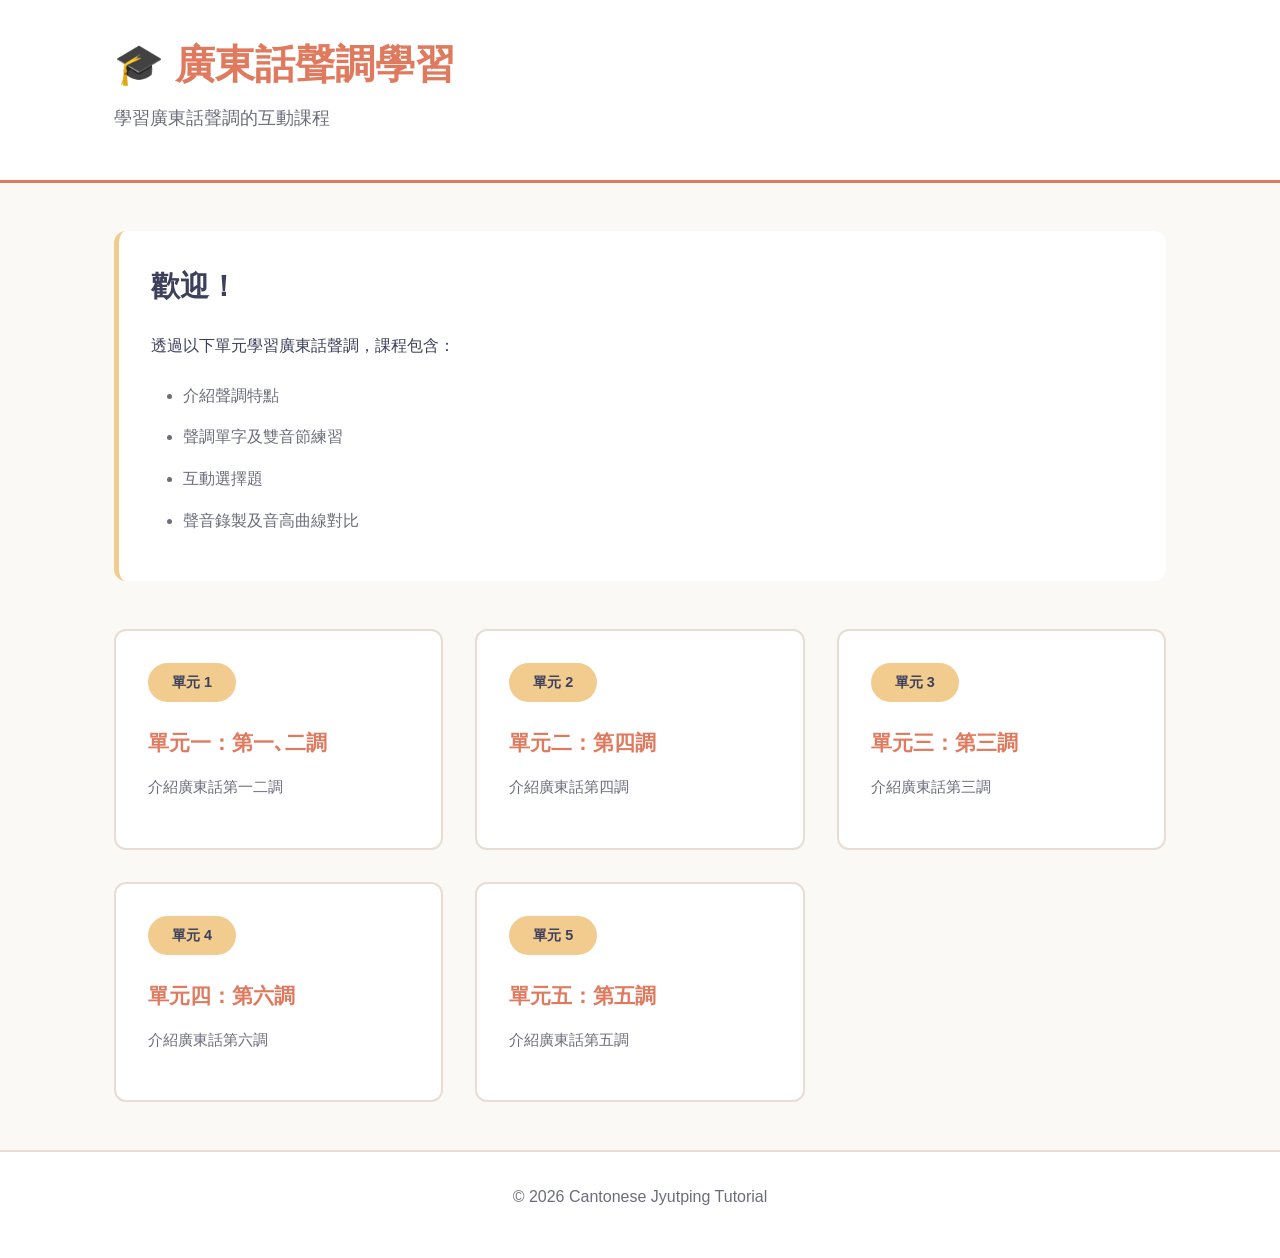
==== index.html @ e328b85f "First Commit" ====
<!DOCTYPE html>
<html lang="en">
<head>
    <meta charset="UTF-8">
    <meta name="viewport" content="width=device-width, initial-scale=1.0">
    <title>廣東話聲調學習</title>
    <link rel="stylesheet" href="css/styles.css">
</head>
<body>
    <header>
        <div class="container">
            <h1>🎓 廣東話聲調學習</h1>
            <p class="subtitle">學習廣東話聲調的互動課程</p>
        </div>
    </header>

    <main class="container">
        <section class="intro">
            <h2>歡迎！</h2>
            <p>透過以下單元學習廣東話聲調，課程包含：</p>
            <ul>
                <li>介紹聲調特點</li>
                <li>聲調單字及雙音節練習</li>
                <li>互動選擇題</li>
                <li>聲音錄製及音高曲線對比</li>
            </ul>
        </section>

        <section class="lessons-grid" id="lessonsContainer">
            <!-- Lessons will be dynamically loaded here -->
        </section>
    </main>

    <footer>
        <div class="container">
            <p>© 2026 Cantonese Jyutping Tutorial</p>
        </div>
    </footer>

    <script type="module" src="js/app.js"></script>
</body>
</html>
---- css/styles.css ----
/* ===========================
   Cantonese Jyutping Tutorial
   Warm Color Scheme with Plain Design
   =========================== */

:root {
    /* Warm Color Palette */
    --primary-color: #E07A5F;        /* Warm coral */
    --secondary-color: #F2CC8F;      /* Soft golden */
    --accent-color: #81B29A;         /* Warm sage green */
    --background: #FAF9F6;           /* Warm white */
    --card-background: #FFFFFF;
    --text-primary: #3D405B;         /* Warm dark gray */
    --text-secondary: #6B6D7A;
    --border-color: #E8DDD3;         /* Warm beige */
    --success: #81B29A;
    --error: #D4727B;
    --warning: #F2CC8F;
    
    /* Spacing */
    --spacing-xs: 0.5rem;
    --spacing-sm: 1rem;
    --spacing-md: 1.5rem;
    --spacing-lg: 2rem;
    --spacing-xl: 3rem;
    
    /* Typography */
    --font-main: -apple-system, BlinkMacSystemFont, 'Segoe UI', Roboto, Oxygen, Ubuntu, sans-serif;
    --border-radius: 12px;
}

/* ===========================
   Base Styles
   =========================== */

* {
    margin: 0;
    padding: 0;
    box-sizing: border-box;
}

body {
    font-family: var(--font-main);
    background-color: var(--background);
    color: var(--text-primary);
    line-height: 1.6;
    font-size: 16px;
}

.container {
    max-width: 1100px;
    margin: 0 auto;
    padding: 0 var(--spacing-md);
}

/* ===========================
   Typography
   =========================== */

h1 {
    font-size: 2.5rem;
    font-weight: 700;
    color: var(--primary-color);
    margin-bottom: var(--spacing-sm);
}

h2 {
    font-size: 1.8rem;
    font-weight: 600;
    color: var(--text-primary);
    margin-bottom: var(--spacing-md);
}

h3 {
    font-size: 1.3rem;
    font-weight: 600;
    color: var(--text-primary);
    margin-bottom: var(--spacing-sm);
}

p {
    margin-bottom: var(--spacing-sm);
}

/* ===========================
   Header
   =========================== */

header {
    background-color: var(--card-background);
    border-bottom: 3px solid var(--primary-color);
    padding: var(--spacing-lg) 0;
    margin-bottom: var(--spacing-xl);
}

header h1 {
    margin-bottom: var(--spacing-xs);
}

.subtitle {
    font-size: 1.1rem;
    color: var(--text-secondary);
}

.back-link {
    display: inline-block;
    color: var(--primary-color);
    text-decoration: none;
    font-weight: 500;
    margin-bottom: var(--spacing-md);
    transition: color 0.3s ease;
}

.back-link:hover {
    color: var(--accent-color);
}

/* ===========================
   Main Content
   =========================== */

main {
    min-height: 60vh;
    padding-bottom: var(--spacing-xl);
}

.intro {
    background-color: var(--card-background);
    padding: var(--spacing-lg);
    border-radius: var(--border-radius);
    border-left: 5px solid var(--secondary-color);
    margin-bottom: var(--spacing-xl);
}

.intro ul {
    margin-left: var(--spacing-lg);
    margin-top: var(--spacing-md);
}

.intro li {
    margin-bottom: var(--spacing-sm);
    color: var(--text-secondary);
}

/* ===========================
   Lessons Grid
   =========================== */

.lessons-grid {
    display: grid;
    grid-template-columns: repeat(auto-fill, minmax(300px, 1fr));
    gap: var(--spacing-lg);
    margin-bottom: var(--spacing-xl);
}

.lesson-card {
    background-color: var(--card-background);
    border-radius: var(--border-radius);
    padding: var(--spacing-lg);
    border: 2px solid var(--border-color);
    transition: transform 0.3s ease, box-shadow 0.3s ease;
    cursor: pointer;
    text-decoration: none;
    color: inherit;
    display: block;
}

.lesson-card:hover {
    transform: translateY(-5px);
    box-shadow: 0 8px 20px rgba(224, 122, 95, 0.15);
    border-color: var(--primary-color);
}

.lesson-number {
    display: inline-block;
    background-color: var(--secondary-color);
    color: var(--text-primary);
    font-weight: 700;
    padding: var(--spacing-xs) var(--spacing-md);
    border-radius: 20px;
    font-size: 0.9rem;
    margin-bottom: var(--spacing-md);
}

.lesson-card h3 {
    color: var(--primary-color);
    margin-bottom: var(--spacing-sm);
}

.lesson-card p {
    color: var(--text-secondary);
    font-size: 0.95rem;
}

/* ===========================
   Lesson Content Sections
   =========================== */

.section {
    margin-bottom: var(--spacing-xl);
}

.content-box {
    background-color: var(--card-background);
    padding: var(--spacing-lg);
    border-radius: var(--border-radius);
    border: 2px solid var(--border-color);
}

.section-hint {
    color: var(--text-secondary);
    font-size: 0.95rem;
    margin-bottom: var(--spacing-md);
}

/* ===========================
   Audio Components
   =========================== */

.audio-grid {
    display: grid;
    grid-template-columns: repeat(auto-fill, minmax(280px, 1fr));
    gap: var(--spacing-md);
}

.audio-item {
    background-color: var(--card-background);
    border: 2px solid var(--border-color);
    border-radius: var(--border-radius);
    padding: var(--spacing-md);
}

.audio-header {
    margin-bottom: var(--spacing-md);
}

.audio-item h4 {
    color: var(--primary-color);
    font-size: 1.1rem;
    margin-bottom: var(--spacing-xs);
}

.audio-romanization {
    color: var(--text-secondary);
    font-style: italic;
    font-size: 0.9rem;
}

.audio-controls {
    display: flex;
    gap: var(--spacing-sm);
    margin-top: var(--spacing-md);
}

.audio-controls button {
    flex: 1;
}

.waveform {
    height: 60px;
    background: linear-gradient(to right, var(--secondary-color) 0%, var(--primary-color) 100%);
    border-radius: 8px;
    margin: var(--spacing-sm) 0;
    opacity: 0.3;
    position: relative;
    overflow: hidden;
}

.waveform.active {
    opacity: 1;
    animation: pulse 1.5s ease-in-out infinite;
}

@keyframes pulse {
    0%, 100% { opacity: 0.7; }
    50% { opacity: 1; }
}

/* ===========================
   Quiz Components
   =========================== */

.quiz {
    background-color: var(--card-background);
    border: 2px solid var(--border-color);
    border-radius: var(--border-radius);
    padding: var(--spacing-lg);
    margin-bottom: var(--spacing-lg);
}

.quiz-header {
    display: flex;
    justify-content: space-between;
    align-items: center;
    margin-bottom: var(--spacing-md);
    padding-bottom: var(--spacing-sm);
    border-bottom: 2px solid var(--border-color);
}

.quiz-type {
    display: inline-block;
    background-color: var(--accent-color);
    color: white;
    padding: var(--spacing-xs) var(--spacing-md);
    border-radius: 20px;
    font-size: 0.85rem;
    font-weight: 600;
}

.quiz-question {
    font-size: 1.2rem;
    font-weight: 600;
    color: var(--text-primary);
    margin-bottom: var(--spacing-lg);
}

.quiz-options {
    display: flex;
    flex-direction: column;
    gap: var(--spacing-sm);
}

.quiz-option {
    background-color: var(--background);
    border: 2px solid var(--border-color);
    border-radius: var(--border-radius);
    padding: var(--spacing-md);
    cursor: pointer;
    transition: all 0.3s ease;
    font-size: 1rem;
}

.quiz-option:hover {
    border-color: var(--primary-color);
    background-color: rgba(224, 122, 95, 0.05);
}

.quiz-option.selected {
    border-color: var(--primary-color);
    background-color: rgba(224, 122, 95, 0.1);
}

.quiz-option.correct {
    border-color: var(--success);
    background-color: rgba(129, 178, 154, 0.1);
}

.quiz-option.incorrect {
    border-color: var(--error);
    background-color: rgba(212, 114, 123, 0.1);
}

.quiz-option:disabled {
    cursor: not-allowed;
    opacity: 0.7;
}

/* Matching Quiz */
.matching-container {
    display: grid;
    grid-template-columns: 1fr 1fr;
    gap: var(--spacing-lg);
}

.matching-column h4 {
    margin-bottom: var(--spacing-md);
    color: var(--primary-color);
}

.matching-item {
    background-color: var(--background);
    border: 2px solid var(--border-color);
    border-radius: var(--border-radius);
    padding: var(--spacing-md);
    margin-bottom: var(--spacing-sm);
    cursor: pointer;
    transition: all 0.3s ease;
}

.matching-item:hover {
    border-color: var(--primary-color);
}

.matching-item.selected {
    border-color: var(--primary-color);
    background-color: rgba(224, 122, 95, 0.1);
}

.matching-item.matched {
    border-color: var(--success);
    background-color: rgba(129, 178, 154, 0.1);
}

/* Fill in the Blank */
.fill-blank-input {
    border: 2px solid var(--border-color);
    border-radius: 8px;
    padding: var(--spacing-sm) var(--spacing-md);
    font-size: 1rem;
    font-family: var(--font-main);
    width: 100%;
    max-width: 300px;
    margin: var(--spacing-md) 0;
    transition: border-color 0.3s ease;
}

.fill-blank-input:focus {
    outline: none;
    border-color: var(--primary-color);
}

.fill-blank-input.correct {
    border-color: var(--success);
    background-color: rgba(129, 178, 154, 0.05);
}

.fill-blank-input.incorrect {
    border-color: var(--error);
    background-color: rgba(212, 114, 123, 0.05);
}

.quiz-feedback {
    margin-top: var(--spacing-md);
    padding: var(--spacing-md);
    border-radius: 8px;
    font-weight: 500;
}

.quiz-feedback.correct {
    background-color: rgba(129, 178, 154, 0.1);
    color: var(--success);
    border-left: 4px solid var(--success);
}

.quiz-feedback.incorrect {
    background-color: rgba(212, 114, 123, 0.1);
    color: var(--error);
    border-left: 4px solid var(--error);
}

/* ===========================
   Buttons
   =========================== */

button {
    background-color: var(--primary-color);
    color: white;
    border: none;
    padding: var(--spacing-sm) var(--spacing-lg);
    border-radius: 8px;
    font-size: 1rem;
    font-weight: 600;
    cursor: pointer;
    transition: all 0.3s ease;
    font-family: var(--font-main);
}

button:hover {
    background-color: #c96a51;
    transform: translateY(-2px);
    box-shadow: 0 4px 12px rgba(224, 122, 95, 0.3);
}

button:active {
    transform: translateY(0);
}

button:disabled {
    background-color: var(--border-color);
    cursor: not-allowed;
    transform: none;
}

button.secondary {
    background-color: var(--accent-color);
}

button.secondary:hover {
    background-color: #6a9981;
}

button.outline {
    background-color: transparent;
    border: 2px solid var(--primary-color);
    color: var(--primary-color);
}

button.outline:hover {
    background-color: var(--primary-color);
    color: white;
}

.btn-icon {
    display: inline-flex;
    align-items: center;
    gap: var(--spacing-xs);
}

/* ===========================
   Navigation
   =========================== */

.lesson-nav {
    display: flex;
    justify-content: space-between;
    margin-top: var(--spacing-xl);
    padding-top: var(--spacing-lg);
    border-top: 2px solid var(--border-color);
}

.nav-btn {
    padding: var(--spacing-md) var(--spacing-lg);
}

/* ===========================
   Footer
   =========================== */

footer {
    background-color: var(--card-background);
    border-top: 2px solid var(--border-color);
    padding: var(--spacing-lg) 0;
    margin-top: var(--spacing-xl);
    text-align: center;
    color: var(--text-secondary);
}

/* ===========================
   Utility Classes
   =========================== */

.hidden {
    display: none !important;
}

.text-center {
    text-align: center;
}

.mt-1 { margin-top: var(--spacing-sm); }
.mt-2 { margin-top: var(--spacing-md); }
.mt-3 { margin-top: var(--spacing-lg); }

.mb-1 { margin-bottom: var(--spacing-sm); }
.mb-2 { margin-bottom: var(--spacing-md); }
.mb-3 { margin-bottom: var(--spacing-lg); }

/* ===========================
   Responsive Design
   =========================== */

@media (max-width: 768px) {
    h1 {
        font-size: 2rem;
    }
    
    h2 {
        font-size: 1.5rem;
    }
    
    .lessons-grid {
        grid-template-columns: 1fr;
    }
    
    .matching-container {
        grid-template-columns: 1fr;
    }
    
    .lesson-nav {
        flex-direction: column;
        gap: var(--spacing-sm);
    }
    
    .nav-btn {
        width: 100%;
    }
    
    .audio-grid {
        grid-template-columns: 1fr;
    }
}

@media (max-width: 480px) {
    :root {
        --spacing-lg: 1.5rem;
        --spacing-xl: 2rem;
    }
    
    .container {
        padding: 0 var(--spacing-sm);
    }
    
    h1 {
        font-size: 1.75rem;
    }
}

/* ===========================
   Animations
   =========================== */

@keyframes fadeIn {
    from {
        opacity: 0;
        transform: translateY(10px);
    }
    to {
        opacity: 1;
        transform: translateY(0);
    }
}

.fade-in {
    animation: fadeIn 0.5s ease-in-out;
}

/* Recording indicator */
.recording {
    position: relative;
}

.recording::before {
    content: '●';
    color: var(--error);
    font-size: 1.2rem;
    margin-right: var(--spacing-xs);
    animation: blink 1s ease-in-out infinite;
}

@keyframes blink {
    0%, 100% { opacity: 1; }
    50% { opacity: 0.3; }
}
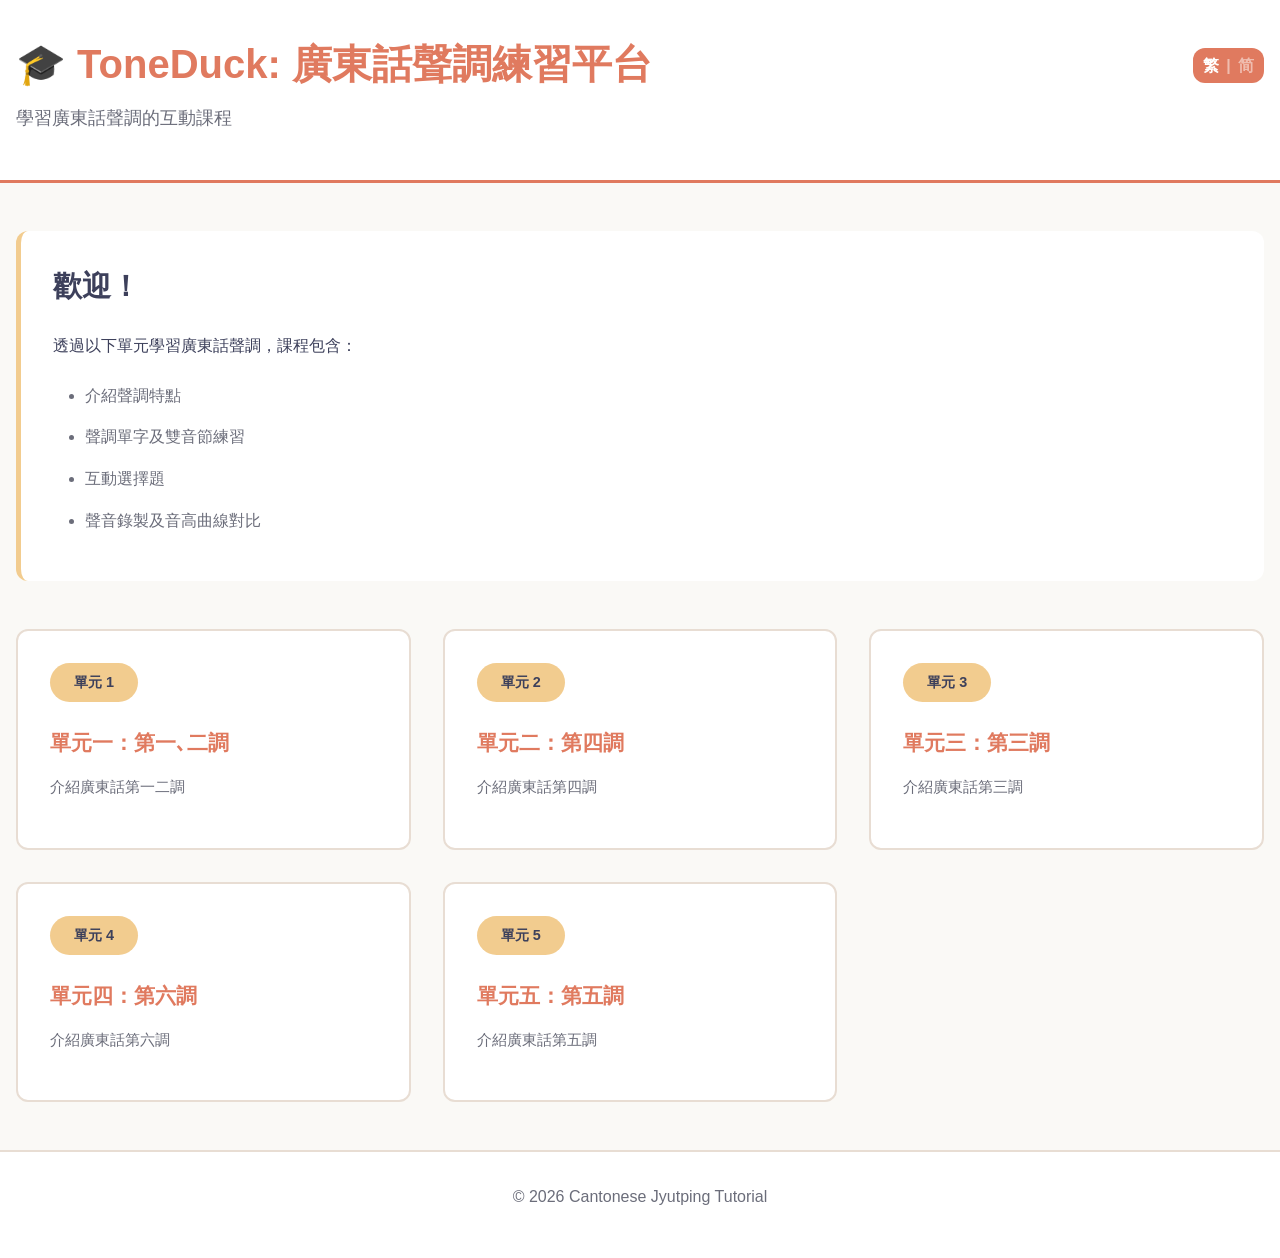
==== commit f7539f8f: "Modified audio structure, added simplified Chinese" ====
--- a/index.html
+++ b/index.html
@@ -3,14 +3,21 @@
 <head>
     <meta charset="UTF-8">
     <meta name="viewport" content="width=device-width, initial-scale=1.0">
-    <title>廣東話聲調學習</title>
+    <title>ToneDuck: 廣東話聲調練習平台</title>
     <link rel="stylesheet" href="css/styles.css">
 </head>
 <body>
     <header>
-        <div class="container">
-            <h1>🎓 廣東話聲調學習</h1>
-            <p class="subtitle">學習廣東話聲調的互動課程</p>
+        <div class="container" style="display: flex; justify-content: space-between; align-items: flex-start;">
+            <div>
+                <h1>🎓 ToneDuck: 廣東話聲調練習平台</h1>
+                <p class="subtitle">學習廣東話聲調的互動課程</p>
+            </div>
+            <div id="languageToggle" style="cursor: pointer; background: var(--primary-color); color: white; padding: 0.3rem 0.6rem; border-radius: var(--border-radius); font-weight: bold; font-family: sans-serif; margin-top: 1rem;">
+                <span id="langTrad" style="opacity: 1; margin-right: 0.2rem;">繁</span>
+                <span style="opacity: 0.5;">|</span>
+                <span id="langSimp" style="opacity: 0.5; margin-left: 0.2rem;">简</span>
+            </div>
         </div>
     </header>
 
--- a/css/styles.css
+++ b/css/styles.css
@@ -48,9 +48,9 @@
 }
 
 .container {
-    max-width: 1100px;
+    max-width: 1400px;
     margin: 0 auto;
-    padding: 0 var(--spacing-md);
+    padding: 0 var(--spacing-sm);
 }
 
 /* ===========================
